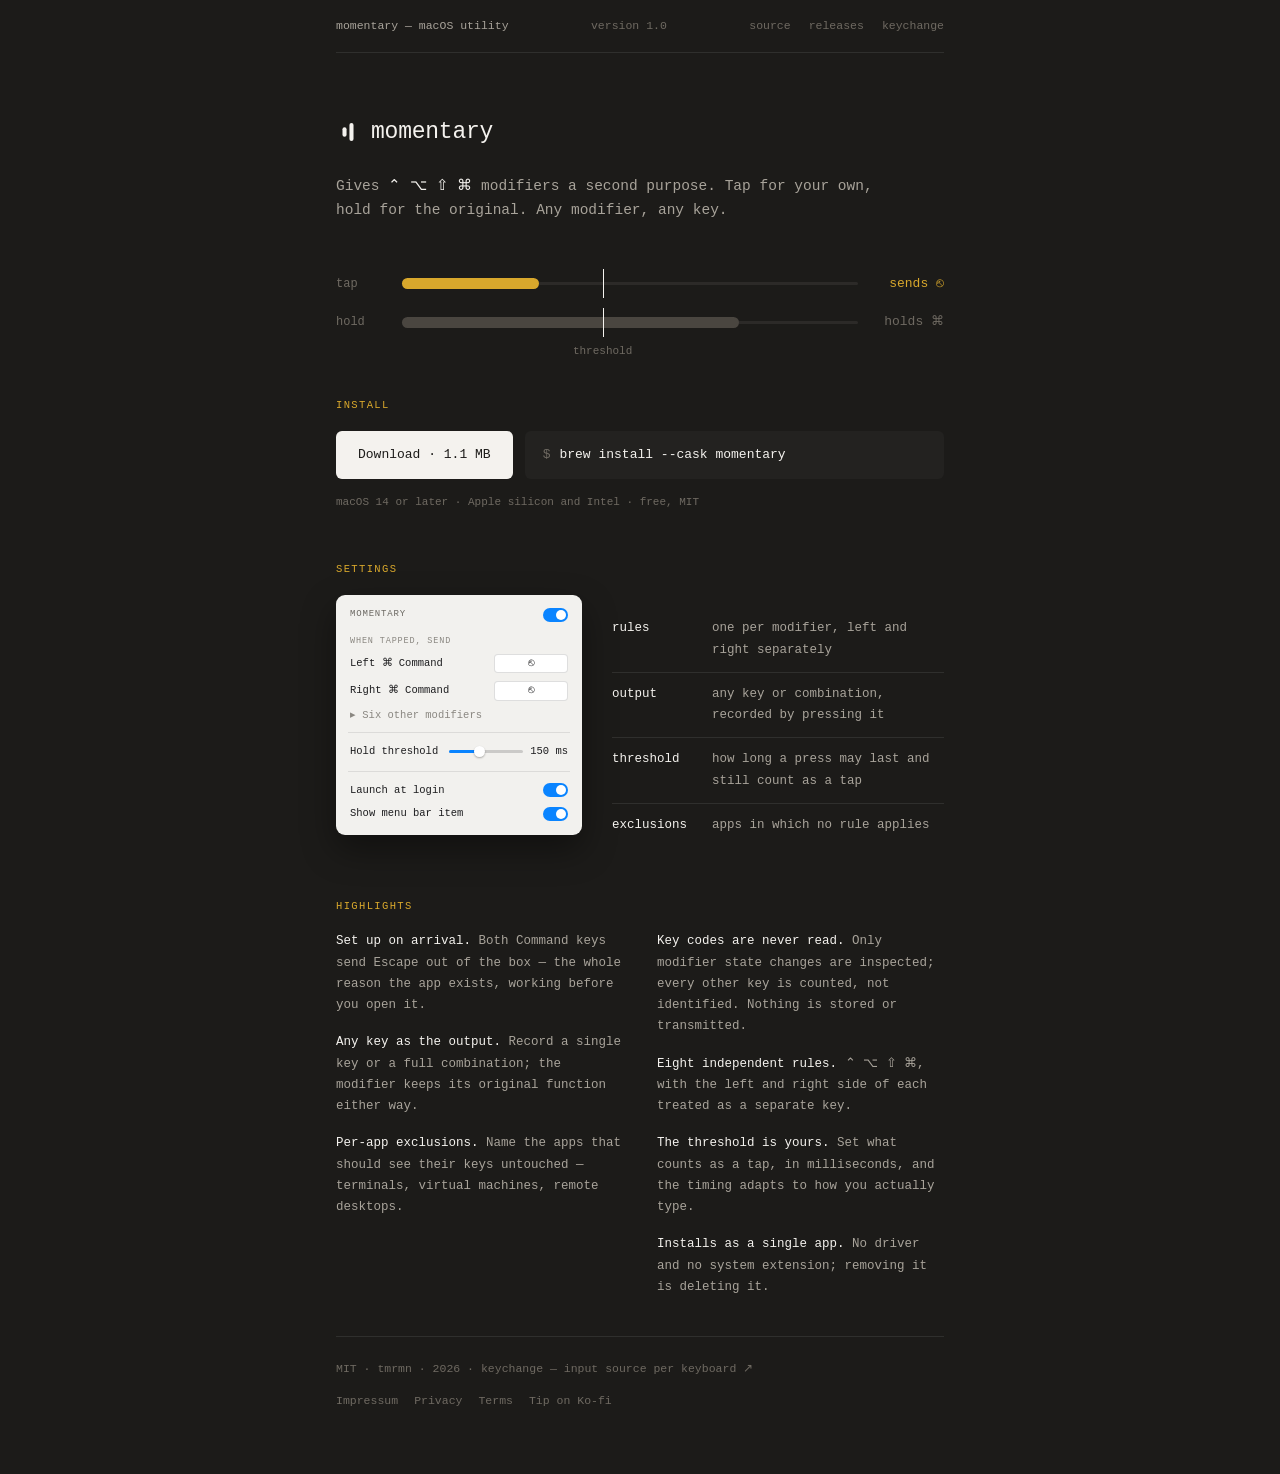
==== docs/index.html @ 9934eba9 "Momentary 1.0 — a second purpose for your modifier keys Tap a modifier and it sends a key of your ch" ====
<!DOCTYPE html>
<html lang="en">
<head>
<meta charset="utf-8">
<meta name="viewport" content="width=device-width, initial-scale=1">
<title>Momentary — a second purpose for your modifier keys</title>
<meta name="description" content="Gives ⌃ ⌥ ⇧ ⌘ modifiers a second purpose. Tap for your own, hold for the original. Any modifier, any key. A small, free macOS app.">
<meta name="color-scheme" content="dark">
<link rel="icon" href="favicon.svg" type="image/svg+xml">
<meta property="og:type" content="website">
<meta property="og:url" content="https://dennistimmermann.github.io/momentary/">
<meta property="og:site_name" content="Momentary">
<meta property="og:title" content="Momentary — a second purpose for your modifier keys">
<meta property="og:description" content="Tap a modifier and it sends a key of your choosing. Hold it, or use it with anything else, and it is the modifier it always was.">
<meta property="og:image" content="https://dennistimmermann.github.io/momentary/og.png">
<meta property="og:image:width" content="1200">
<meta property="og:image:height" content="630">
<meta property="og:image:alt" content="Momentary — gives ⌃ ⌥ ⇧ ⌘ modifiers a second purpose. A timing diagram: a short tap sends ⎋, a long hold stays ⌘.">
<meta name="twitter:card" content="summary_large_image">
<link rel="stylesheet" href="style.css">
</head>
<body>
<div class="page">

  <nav>
    <span class="who">momentary — macOS utility</span>
    <span>version 1.0</span>
    <span class="links">
      <a href="https://github.com/dennistimmermann/momentary">source</a>
      <a href="https://github.com/dennistimmermann/momentary/releases">releases</a>
      <a href="https://keychange.dev">keychange</a>
    </span>
  </nav>

  <header>
    <div class="wordmark">
      <!-- The 2a mark: one key drawn twice, held for different lengths. -->
      <svg width="24" height="24" viewBox="0 0 100 100" aria-hidden="true">
        <rect x="27" y="30" width="17" height="40" rx="8.5" fill="#F4F2EE"/>
        <rect x="56" y="12" width="17" height="76" rx="8.5" fill="#F4F2EE"/>
      </svg>
      <span>momentary</span>
    </div>

    <h1>Gives <kbd>⌃ ⌥ ⇧ ⌘</kbd> modifiers a second purpose. Tap for your own,
      hold for the original. Any modifier, any key.</h1>
  </header>

  <section>
    <div class="trace">
      <div class="trace-row">
        <span class="who">tap</span>
        <span class="bar tap"><i></i></span>
        <span class="out sends">sends ⎋</span>
      </div>
      <div class="trace-row">
        <span class="who">hold</span>
        <span class="bar hold"><i></i></span>
        <span class="out keeps">holds ⌘</span>
      </div>
      <div class="threshold-tick"><i></i></div>
    </div>
  </section>

  <section>
    <div class="label">Install</div>
    <div class="install">
      <a class="download" href="https://github.com/dennistimmermann/momentary/releases/latest/download/Momentary.dmg">Download&nbsp;· 1.1&nbsp;MB</a>
      <div class="command"><span class="prompt">$</span> brew install --cask momentary</div>
    </div>
    <p class="meta">macOS 14 or later · Apple silicon and Intel · free, MIT</p>
  </section>

  <section>
    <div class="label">Settings</div>
    <div class="set">
      <div class="panel" aria-hidden="true">
        <div class="prow"><span class="ptitle">MOMENTARY</span><span class="switch"></span></div>
        <div class="psection">WHEN TAPPED, SEND</div>
        <div class="prow"><span>Left ⌘ Command</span><span class="field">⎋</span></div>
        <div class="prow"><span>Right ⌘ Command</span><span class="field">⎋</span></div>
        <div class="disclose">▸ Six other modifiers</div>
        <hr>
        <div class="prow">
          <span>Hold threshold</span>
          <span class="slider"><span class="track"></span>150 ms</span>
        </div>
        <hr>
        <div class="prow"><span>Launch at login</span><span class="switch"></span></div>
        <div class="prow"><span>Show menu bar item</span><span class="switch"></span></div>
      </div>

      <dl class="pairs">
        <div class="pair"><dt>rules</dt><dd>one per modifier, left and right separately</dd></div>
        <div class="pair"><dt>output</dt><dd>any key or combination, recorded by pressing it</dd></div>
        <div class="pair"><dt>threshold</dt><dd>how long a press may last and still count as a tap</dd></div>
        <div class="pair"><dt>exclusions</dt><dd>apps in which no rule applies</dd></div>
      </dl>
    </div>
  </section>

  <section>
    <div class="label">Highlights</div>
    <div class="highlights">
      <p><b>Set up on arrival.</b> Both Command keys send Escape out of the box — the whole reason
        the app exists, working before you open it.</p>
      <p><b>Any key as the output.</b> Record a single key or a full combination; the modifier keeps
        its original function either way.</p>
      <p><b>Per-app exclusions.</b> Name the apps that should see their keys untouched — terminals,
        virtual machines, remote desktops.</p>
      <p><b>Key codes are never read.</b> Only modifier state changes are inspected; every other key
        is counted, not identified. Nothing is stored or transmitted.</p>
      <p><b>Eight independent rules.</b> ⌃ ⌥ ⇧ ⌘, with the left and right side of each treated as a
        separate key.</p>
      <p><b>The threshold is yours.</b> Set what counts as a tap, in milliseconds, and the timing
        adapts to how you actually type.</p>
      <p><b>Installs as a single app.</b> No driver and no system extension; removing it is deleting
        it.</p>
    </div>
  </section>

  <footer>
    <span>MIT · tmrmn · 2026 · <a href="https://keychange.dev">keychange — input source per keyboard ↗</a></span>
    <span class="footer-legal">
      <a href="impressum.html">Impressum</a>
      <a href="privacy.html">Privacy</a>
      <a href="terms.html">Terms</a>
      <a href="https://ko-fi.com/tmrmn">Tip on Ko-fi</a>
    </span>
  </footer>

</div>
</body>
</html>
---- docs/style.css ----
/* Momentary landing page — design 9a "Reference, dark".
   Deliberately not Keychange: that page is a warm light "desk" with white panels, a blue
   accent and a sans headline. This one is near-black, cream, monospace all the way down.

   Colour is spent in two places and no others:
     1. Amber follows the tap: the section labels, the tap bar, and what that bar sends. The
        threshold is a plain white rule — it is a measurement, not part of the path, and
        white keeps it legible across both bars without competing with them.
     2. The panel is the only light object on the page, and the only place any other
        colour appears (the system blue of its switches). */

:root {
  --ground: #1C1B19;        /* the app icon's ink, used as the page's ground */
  --panel: #232220;
  --ink: #F4F2EE;           /* the app icon's ink on a dark plate */
  --body: #A8A39A;
  --muted: #6F6A62;
  --amber: #D9A82C;
  --hairline: rgba(244, 242, 238, 0.09);
  --mono: ui-monospace, SFMono-Regular, "SF Mono", Menlo, Consolas, monospace;
}

* { box-sizing: border-box; }

body {
  margin: 0;
  background: var(--ground);
  color: var(--body);
  font-family: var(--mono);
  font-size: 13.5px;
  line-height: 1.7;
  -webkit-font-smoothing: antialiased;
}

.page { max-width: 660px; margin: 0 auto; padding: 0 26px 64px; }

a { color: inherit; text-decoration: none; }
a:hover { color: var(--ink); }

/* ---------- top bar ---------- */

nav {
  display: flex; align-items: center; justify-content: space-between; gap: 20px;
  padding: 16px 0;
  border-bottom: 1px solid var(--hairline);
  font-size: 11.5px; color: var(--muted);
}
nav .who { color: var(--body); }
nav .links { display: flex; gap: 18px; }

/* ---------- wordmark + hero ---------- */

header { padding: 60px 0 44px; }

.wordmark { display: flex; align-items: center; gap: 11px; }
.wordmark svg { display: block; }
.wordmark span { font-size: 23px; font-weight: 500; letter-spacing: -0.01em; color: var(--ink); }

h1 {
  margin: 22px 0 0;
  font-size: 14.5px; font-weight: 400; line-height: 1.7;
  color: var(--body); max-width: 62ch;
}
h1 kbd { color: var(--ink); font: inherit; }

/* ---------- section scaffolding ---------- */

section { padding-bottom: 38px; }

.label {
  font-size: 10.5px; letter-spacing: 0.13em; text-transform: uppercase;
  color: var(--amber); margin-bottom: 16px;
}

/* ---------- how long is a tap ---------- */

.trace { padding: 6px 0 4px; }

.trace-row { display: grid; grid-template-columns: 48px 1fr 68px; align-items: center; gap: 18px; }
.trace-row + .trace-row { margin-top: 16px; }
.trace-row .who { color: var(--muted); font-size: 12px; }

/* The rail is the full duration; the fill is how long the key was actually down. */
.bar { position: relative; height: 11px; }
.bar::before {
  content: ""; position: absolute; inset: 4px 0;
  background: rgba(244, 242, 238, 0.07); border-radius: 2px;
}
.bar i { position: absolute; inset: 0 auto 0 0; border-radius: 5.5px; display: block; }
.bar.tap i { width: 30%; background: var(--amber); }
.bar.hold i { width: 74%; background: #4A4640; }

/* The threshold, drawn on both rows so the two read as one continuous vertical. */
.bar::after {
  content: ""; position: absolute; top: -9px; bottom: -9px; left: 44%;
  border-left: 1px solid var(--ink);
}

.trace-row .out { font-size: 13px; text-align: right; }
.trace-row .out.sends { color: var(--amber); }
.trace-row .out.keeps { color: var(--muted); }

/* Shares the row grid so the caption sits under the threshold line exactly: 44% has to be
   44% *of the bar column*, which is what the earlier margin-based guess got wrong. */
.threshold-tick { display: grid; grid-template-columns: 48px 1fr 68px; gap: 18px; margin-top: 9px; }
.threshold-tick i {
  grid-column: 2; position: relative; display: block;
  height: 1.2em; font-style: normal; font-size: 11px; color: var(--muted);
}
.threshold-tick i::before {
  content: "threshold"; position: absolute; left: 44%;
  transform: translateX(-50%); white-space: nowrap;
}

/* ---------- install ---------- */

.install { display: flex; flex-wrap: wrap; gap: 12px; }

.download {
  display: inline-flex; align-items: center;
  background: var(--ink); color: var(--ground);
  border-radius: 6px; padding: 13px 22px; font-size: 13px; white-space: nowrap;
}
.download:hover { background: #fff; color: var(--ground); }

.command {
  flex: 1; min-width: 260px; display: flex; align-items: center; gap: 9px;
  background: var(--panel); border-radius: 6px; padding: 13px 18px;
  color: var(--ink); font-size: 13px; overflow-x: auto;
}
.command .prompt { color: var(--muted); }   /* not amber — amber is spoken for */

.meta { margin-top: 14px; font-size: 11px; color: var(--muted); }

/* ---------- settings ---------- */

.set { display: grid; grid-template-columns: minmax(0, 246px) 1fr; gap: 30px; align-items: start; }

.pairs { font-size: 12.5px; }
.pairs .pair { display: grid; grid-template-columns: 86px 1fr; gap: 14px; padding: 11px 0; }
.pairs .pair + .pair { border-top: 1px solid var(--hairline); }
.pairs dt { color: var(--ink); }
.pairs dd { margin: 0; color: var(--body); }

/* The panel: the only light object on the page, and the only other colour. */
.panel {
  background: #F2F1EE; color: #1D1D1F;
  border-radius: 9px; padding: 9px 8px;
  font-size: 10.5px; line-height: 1.5;
  box-shadow: 0 14px 34px rgba(0, 0, 0, 0.4);
}
.panel .prow { display: flex; align-items: center; justify-content: space-between; gap: 10px; padding: 4px 6px; }
.panel .ptitle { letter-spacing: 0.09em; font-size: 9px; color: #6B6862; }
.panel .psection { color: #8A8781; font-size: 8.5px; letter-spacing: 0.1em; padding: 9px 6px 2px; }
.panel .field {
  min-width: 74px; text-align: center;
  background: #fff; border: 1px solid rgba(0, 0, 0, 0.13);
  border-radius: 4px; padding: 1px 8px;
}
.panel .disclose { color: #8A8781; padding: 3px 6px 1px; }
.panel hr { border: 0; border-top: 1px solid rgba(0, 0, 0, 0.09); margin: 7px 4px; }

.panel .switch { width: 25px; height: 14px; border-radius: 7px; background: #0A84FF; position: relative; flex: none; }
.panel .switch::after {
  content: ""; position: absolute; top: 2px; right: 2px;
  width: 10px; height: 10px; border-radius: 50%; background: #fff;
}
.panel .slider { display: flex; align-items: center; gap: 7px; }
.panel .track { width: 74px; height: 3px; border-radius: 2px; background: rgba(0,0,0,0.16); position: relative; }
.panel .track::before { content: ""; position: absolute; inset: 0 62% 0 0; background: #0A84FF; border-radius: 2px; }
.panel .track::after {
  content: ""; position: absolute; top: -4px; left: 34%;
  width: 11px; height: 11px; border-radius: 50%; background: #fff;
  box-shadow: 0 1px 2px rgba(0,0,0,0.3);
}

/* ---------- highlights ---------- */

.highlights { columns: 2; column-gap: 34px; font-size: 12.5px; }
.highlights p { margin: 0 0 16px; break-inside: avoid; }
.highlights b { color: var(--ink); font-weight: 500; }

/* ---------- footer ---------- */

footer {
  border-top: 1px solid var(--hairline); padding-top: 22px;
  display: flex; justify-content: space-between; flex-wrap: wrap; gap: 12px;
  font-size: 11.5px; color: var(--muted);
}

@media (max-width: 640px) {
  nav .who { display: none; }
  header { padding: 44px 0 34px; }
  .set { grid-template-columns: 1fr; gap: 24px; }
  .highlights { columns: 1; }
  .trace-row, .threshold-tick { grid-template-columns: 36px 1fr 62px; gap: 12px; }
}

/* ---------- legal pages ----------
   Impressum, privacy, terms. Long prose needs a measure and a surface; the rest of the
   page is short blocks on the bare ground, which does not survive 40 lines of statute. */

.legal { padding: 30px 0 20px; max-width: 620px; }

.legal h1 {
  font-size: 22px; font-weight: 500; letter-spacing: -0.01em;
  color: var(--ink); margin: 0 0 4px;
}
.legal .sub { font-size: 11px; color: var(--muted); margin: 0 0 26px; }

.legal h2 {
  font-size: 10.5px; letter-spacing: 0.13em; text-transform: uppercase;
  color: var(--amber); margin: 30px 0 10px;
}

.legal p, .legal li { font-size: 12.5px; line-height: 1.75; margin: 0 0 11px; }
.legal ul { margin: 0 0 11px; padding-left: 18px; }
.legal address { font-style: normal; font-size: 12.5px; line-height: 1.75; }
.legal b { color: var(--ink); font-weight: 500; }
.legal code {
  font-size: 11.5px; background: var(--panel);
  border-radius: 3px; padding: 1px 5px; color: var(--ink);
}
.legal a { border-bottom: 1px solid var(--hairline); }
.legal a:hover { border-bottom-color: var(--ink); }

/* Back link in place of the site nav's three links. */
nav .back { color: var(--body); }

.footer-legal { display: flex; flex-wrap: wrap; gap: 16px; }
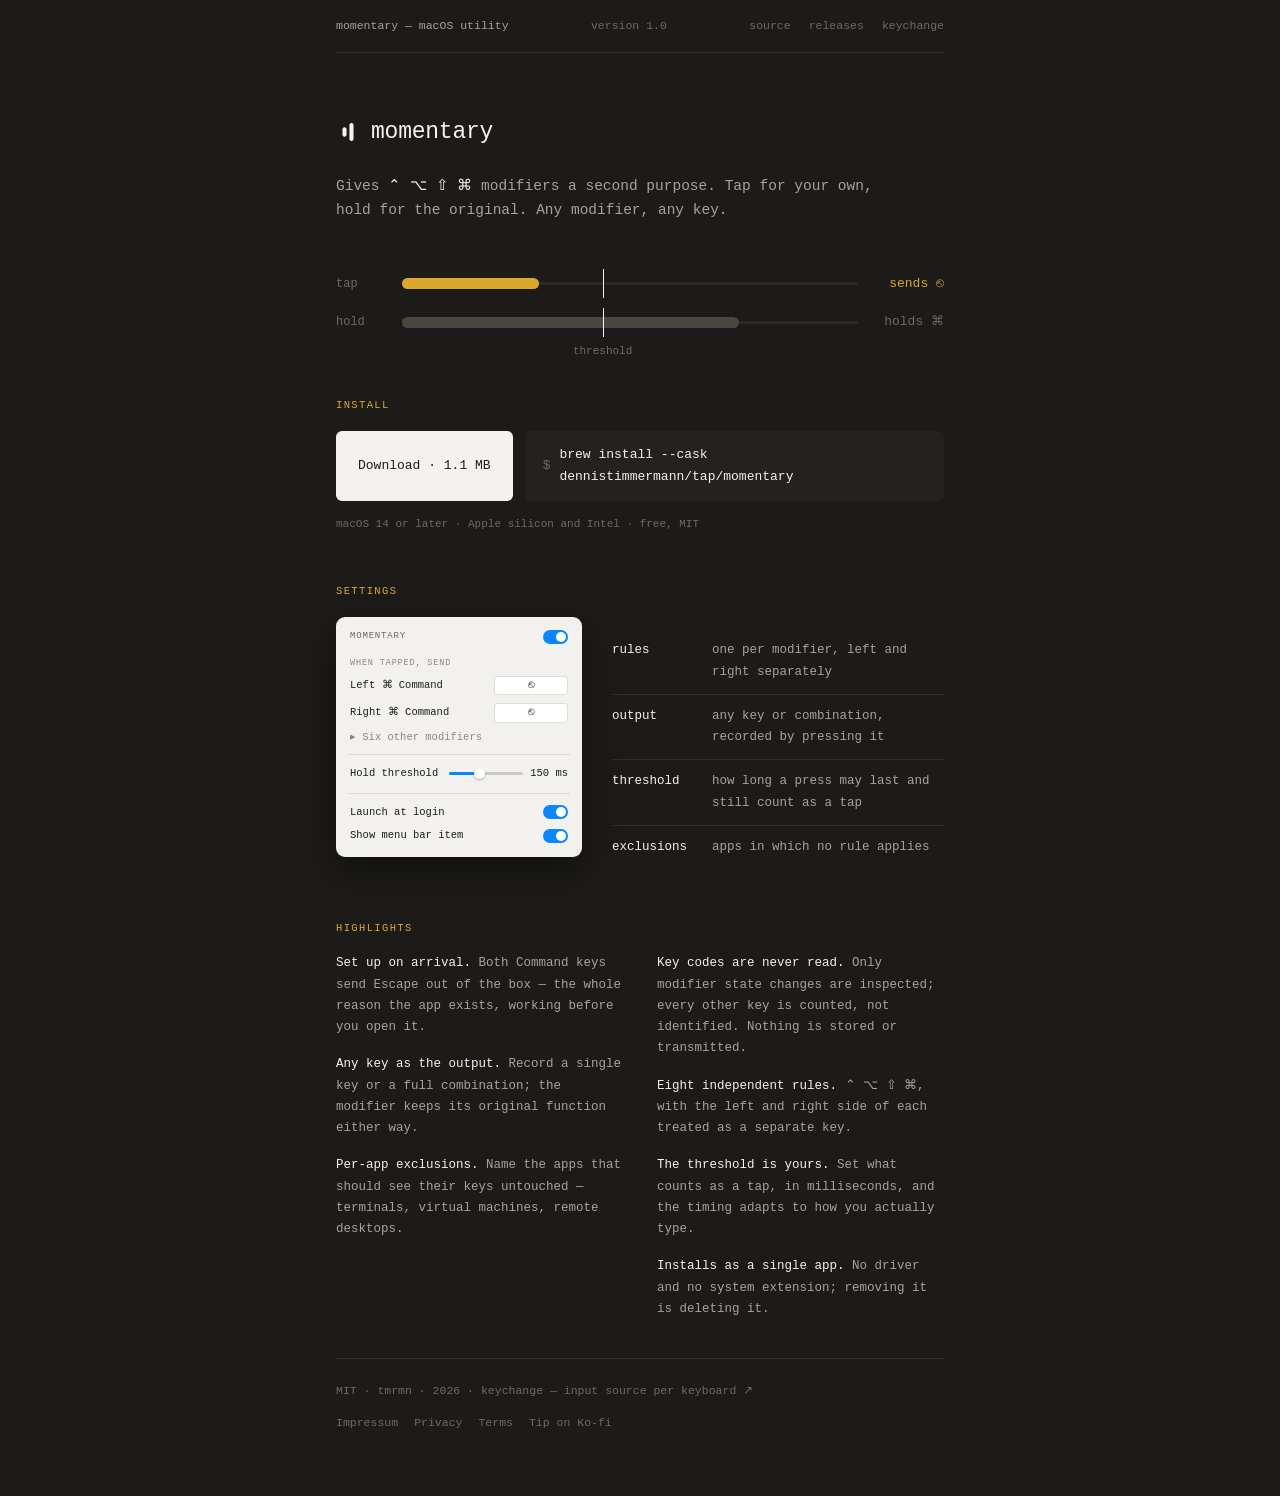
==== commit 4c432042: "Qualify the Homebrew command with the tap `brew install --cask momentary` only resolves once the tap" ====
--- a/docs/index.html
+++ b/docs/index.html
@@ -66,7 +66,7 @@
     <div class="label">Install</div>
     <div class="install">
       <a class="download" href="https://github.com/dennistimmermann/momentary/releases/latest/download/Momentary.dmg">Download&nbsp;· 1.1&nbsp;MB</a>
-      <div class="command"><span class="prompt">$</span> brew install --cask momentary</div>
+      <div class="command"><span class="prompt">$</span> brew install --cask dennistimmermann/tap/momentary</div>
     </div>
     <p class="meta">macOS 14 or later · Apple silicon and Intel · free, MIT</p>
   </section>
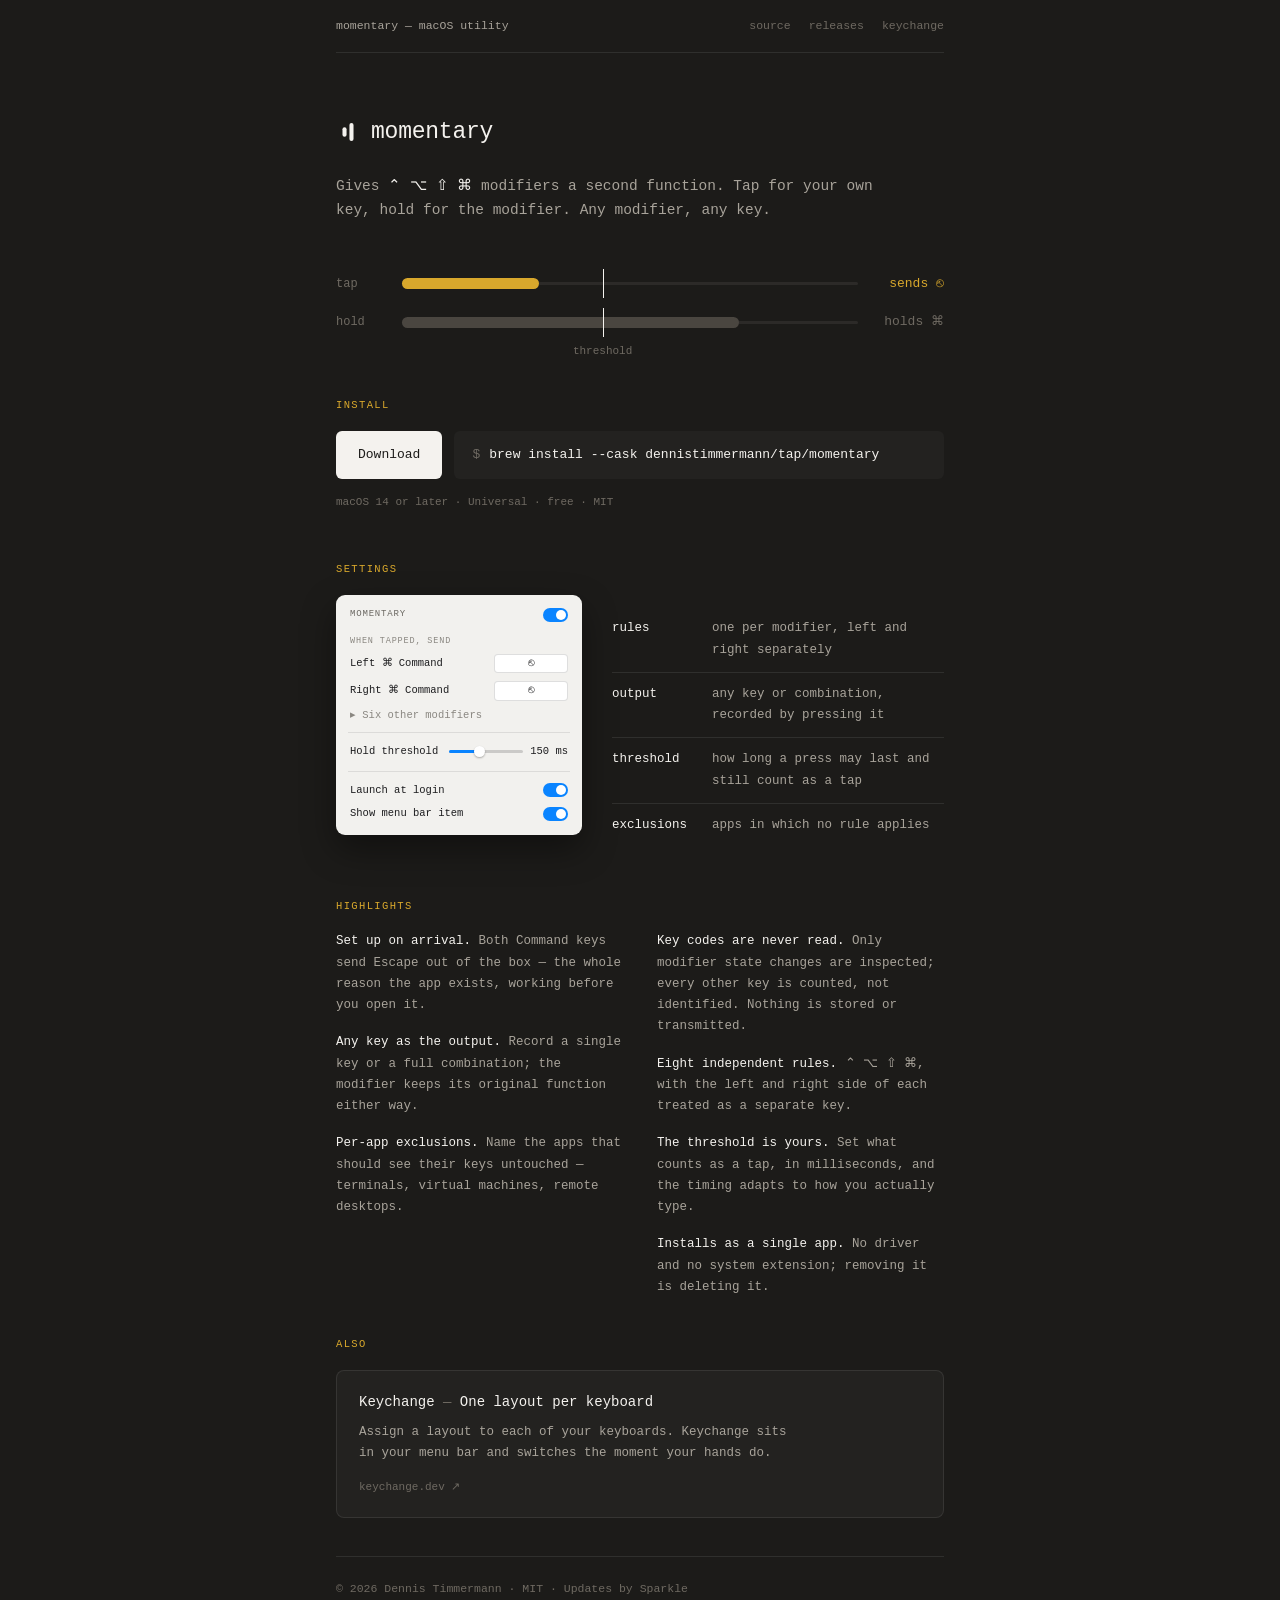
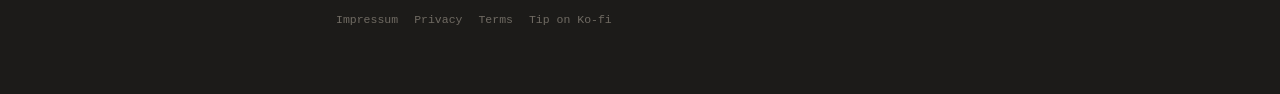
==== commit 5284842b: "Tighten the landing page The version is fetched from the releases API instead of written into the pa" ====
--- a/docs/index.html
+++ b/docs/index.html
@@ -3,19 +3,19 @@
 <head>
 <meta charset="utf-8">
 <meta name="viewport" content="width=device-width, initial-scale=1">
-<title>Momentary — a second purpose for your modifier keys</title>
-<meta name="description" content="Gives ⌃ ⌥ ⇧ ⌘ modifiers a second purpose. Tap for your own, hold for the original. Any modifier, any key. A small, free macOS app.">
+<title>Momentary — a second function for your modifier keys</title>
+<meta name="description" content="Gives ⌃ ⌥ ⇧ ⌘ modifiers a second function. Tap for your own key, hold for the modifier. Any modifier, any key. A small, free macOS app.">
 <meta name="color-scheme" content="dark">
 <link rel="icon" href="favicon.svg" type="image/svg+xml">
 <meta property="og:type" content="website">
 <meta property="og:url" content="https://dennistimmermann.github.io/momentary/">
 <meta property="og:site_name" content="Momentary">
-<meta property="og:title" content="Momentary — a second purpose for your modifier keys">
+<meta property="og:title" content="Momentary — a second function for your modifier keys">
 <meta property="og:description" content="Tap a modifier and it sends a key of your choosing. Hold it, or use it with anything else, and it is the modifier it always was.">
 <meta property="og:image" content="https://dennistimmermann.github.io/momentary/og.png">
 <meta property="og:image:width" content="1200">
 <meta property="og:image:height" content="630">
-<meta property="og:image:alt" content="Momentary — gives ⌃ ⌥ ⇧ ⌘ modifiers a second purpose. A timing diagram: a short tap sends ⎋, a long hold stays ⌘.">
+<meta property="og:image:alt" content="Momentary — gives ⌃ ⌥ ⇧ ⌘ modifiers a second function. A timing diagram: a short tap sends ⎋, a long hold stays ⌘.">
 <meta name="twitter:card" content="summary_large_image">
 <link rel="stylesheet" href="style.css">
 </head>
@@ -24,7 +24,6 @@
 
   <nav>
     <span class="who">momentary — macOS utility</span>
-    <span>version 1.0</span>
     <span class="links">
       <a href="https://github.com/dennistimmermann/momentary">source</a>
       <a href="https://github.com/dennistimmermann/momentary/releases">releases</a>
@@ -42,8 +41,8 @@
       <span>momentary</span>
     </div>
 
-    <h1>Gives <kbd>⌃ ⌥ ⇧ ⌘</kbd> modifiers a second purpose. Tap for your own,
-      hold for the original. Any modifier, any key.</h1>
+    <h1>Gives <kbd>⌃ ⌥ ⇧ ⌘</kbd> modifiers a second function. Tap for your own key,
+      hold for the modifier. Any modifier, any key.</h1>
   </header>
 
   <section>
@@ -65,10 +64,10 @@
   <section>
     <div class="label">Install</div>
     <div class="install">
-      <a class="download" href="https://github.com/dennistimmermann/momentary/releases/latest/download/Momentary.dmg">Download&nbsp;· 1.1&nbsp;MB</a>
+      <a class="download" href="https://github.com/dennistimmermann/momentary/releases/latest/download/Momentary.dmg">Download</a>
       <div class="command"><span class="prompt">$</span> brew install --cask dennistimmermann/tap/momentary</div>
     </div>
-    <p class="meta">macOS 14 or later · Apple silicon and Intel · free, MIT</p>
+    <p class="meta"><span id="version"></span>macOS 14 or later · Universal · free · MIT</p>
   </section>
 
   <section>
@@ -119,8 +118,19 @@
     </div>
   </section>
 
+  <section>
+    <div class="label">Also</div>
+    <a class="also" href="https://keychange.dev">
+      <span class="also-title">Keychange <em>—</em> One layout per keyboard</span>
+      <span class="also-body">Assign a layout to each of your keyboards. Keychange sits in your
+        menu bar and switches the moment your hands do.</span>
+      <span class="also-go">keychange.dev ↗</span>
+    </a>
+  </section>
+
   <footer>
-    <span>MIT · tmrmn · 2026 · <a href="https://keychange.dev">keychange — input source per keyboard ↗</a></span>
+    <span>© 2026 Dennis Timmermann · MIT · Updates by
+      <a href="https://github.com/sparkle-project/Sparkle">Sparkle</a></span>
     <span class="footer-legal">
       <a href="impressum.html">Impressum</a>
       <a href="privacy.html">Privacy</a>
@@ -130,5 +140,15 @@
   </footer>
 
 </div>
+
+<!-- The version is fetched rather than written into the page, so it is right the moment a release
+     is published and there is one less thing to bump by hand. It prepends itself to the install
+     note; if GitHub is unreachable or rate limits the call, the note simply reads without it. -->
+<script>
+fetch('https://api.github.com/repos/dennistimmermann/momentary/releases/latest')
+  .then(r => r.json())
+  .then(r => { if (r.tag_name) document.getElementById('version').textContent = r.tag_name + ' · '; })
+  .catch(() => {});
+</script>
 </body>
 </html>
--- a/docs/style.css
+++ b/docs/style.css
@@ -123,10 +123,13 @@
 }
 .download:hover { background: #fff; color: var(--ground); }
 
+/* nowrap, not wrap: the command is one line of shell and reads as one. Letting it wrap doubles
+   this box's height and — since the row stretches — the Download button's with it, which is what
+   made both look enormous. Too narrow to fit, it scrolls inside itself instead. */
 .command {
   flex: 1; min-width: 260px; display: flex; align-items: center; gap: 9px;
   background: var(--panel); border-radius: 6px; padding: 13px 18px;
-  color: var(--ink); font-size: 13px; overflow-x: auto;
+  color: var(--ink); font-size: 13px; overflow-x: auto; white-space: nowrap;
 }
 .command .prompt { color: var(--muted); }   /* not amber — amber is spoken for */
 
@@ -180,6 +183,33 @@
 .highlights p { margin: 0 0 16px; break-inside: avoid; }
 .highlights b { color: var(--ink); font-weight: 500; }
 
+/* ---------- also ----------
+   A quiet cross-link, not a second hero. It borrows the page's own vocabulary — panel fill,
+   hairline, muted arrow — and takes none of its colour: no amber, because amber follows the tap
+   and nothing else, and no app icon, because the settings panel is the one light object here.
+   The whole card is the link, so there is no button competing with Download further up. */
+
+.also {
+  display: block;
+  background: var(--panel);
+  border: 1px solid var(--hairline);
+  border-radius: 8px;
+  padding: 20px 22px;
+}
+.also:hover { border-color: rgba(244, 242, 238, 0.2); }
+
+.also-title { display: block; font-size: 14px; color: var(--ink); }
+.also-title em { font-style: normal; color: var(--muted); }   /* the dash, set back a step */
+
+.also-body {
+  display: block; margin-top: 7px;
+  font-size: 12.5px; color: var(--body); max-width: 58ch;
+}
+
+/* Says where the card goes: it leaves the site, and an underlined title would not say that. */
+.also-go { display: block; margin-top: 14px; font-size: 11px; color: var(--muted); }
+.also:hover .also-go { color: var(--body); }
+
 /* ---------- footer ---------- */
 
 footer {
@@ -191,6 +221,15 @@
 @media (max-width: 640px) {
   nav .who { display: none; }
   header { padding: 44px 0 34px; }
+  /* Stacked, both full width — at this size the command needs the whole line to show without
+     scrolling, and it is the thing most people copy.
+     `flex-wrap: nowrap` is load-bearing: a *wrapping* column flex container sizes its line to the
+     items' own widths instead of the container's, so the command would keep its full one-line
+     width, refuse to stretch down, and take the page's horizontal scrollbar with it. With the
+     column unwrapped the items stretch to the page and the command scrolls inside itself. */
+  .install { flex-direction: column; flex-wrap: nowrap; }
+  .download { justify-content: center; }
+  .command { min-width: 0; }
   .set { grid-template-columns: 1fr; gap: 24px; }
   .highlights { columns: 1; }
   .trace-row, .threshold-tick { grid-template-columns: 36px 1fr 62px; gap: 12px; }
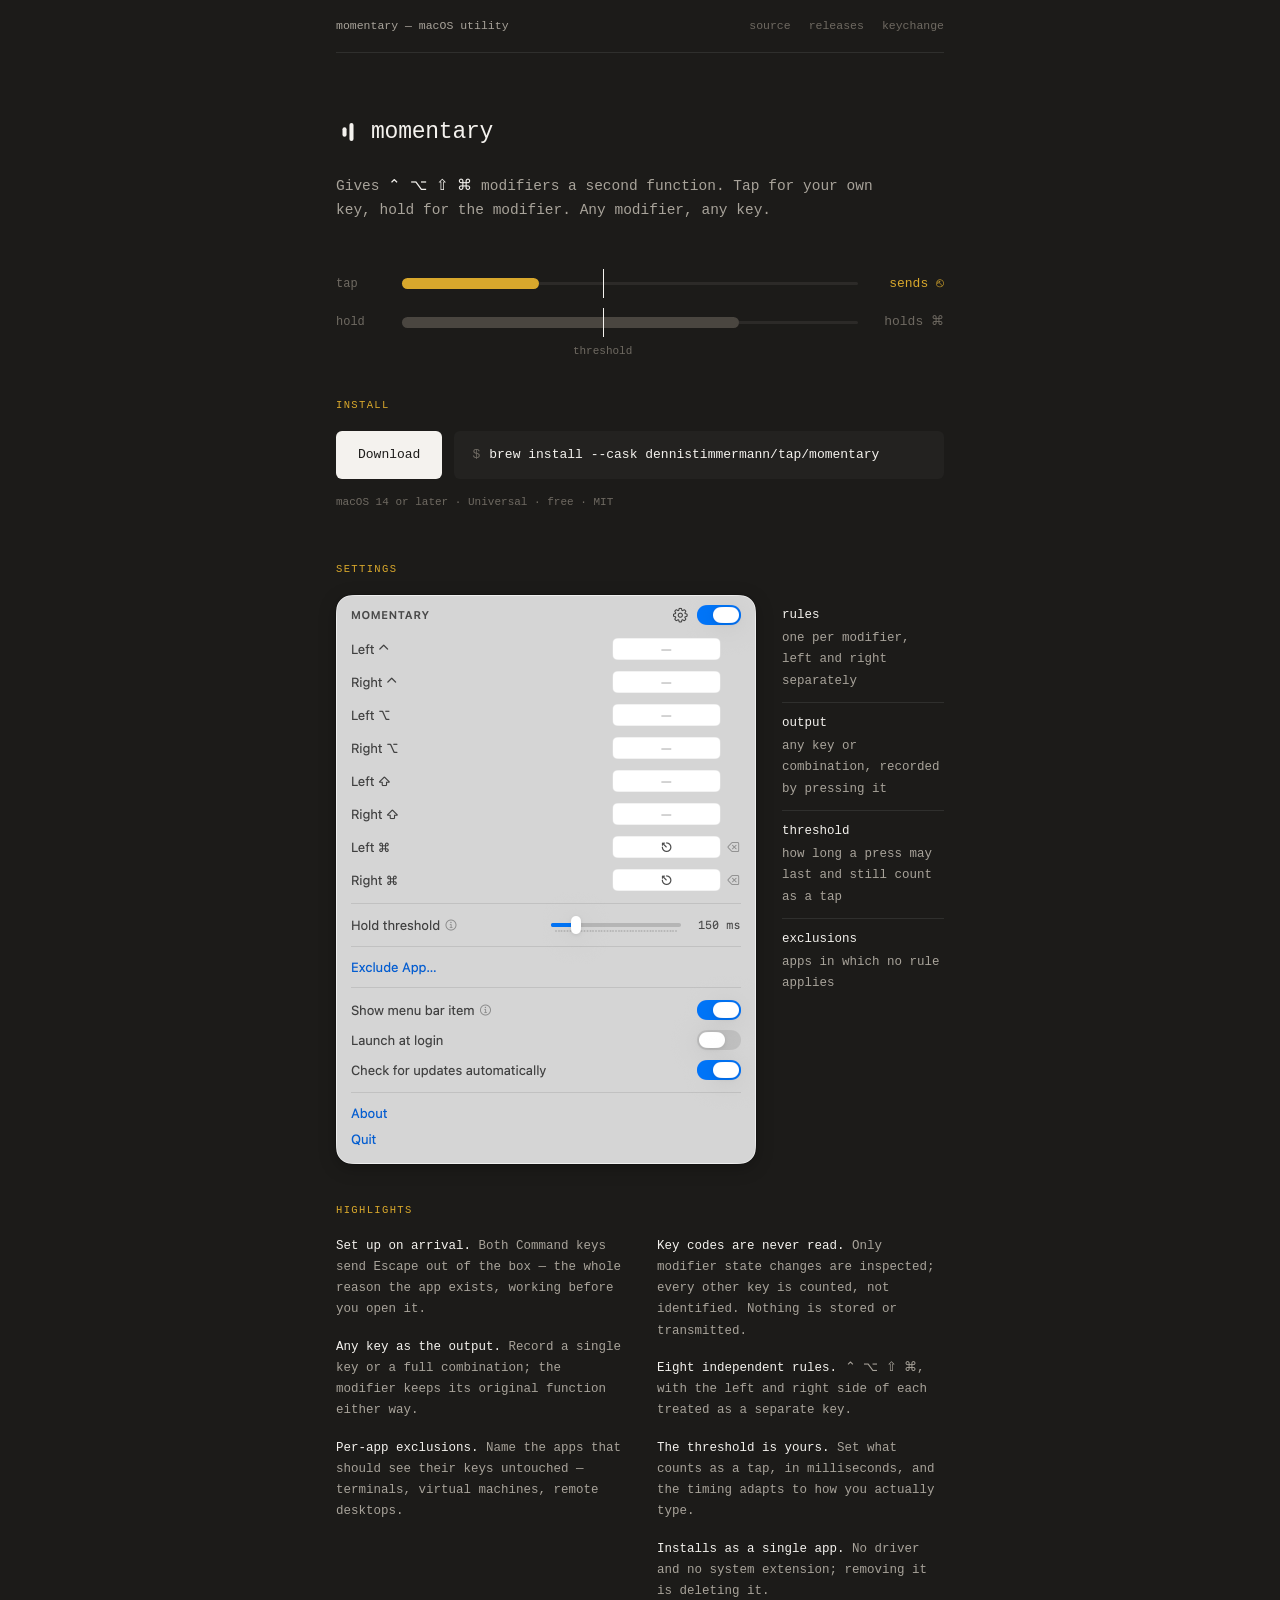
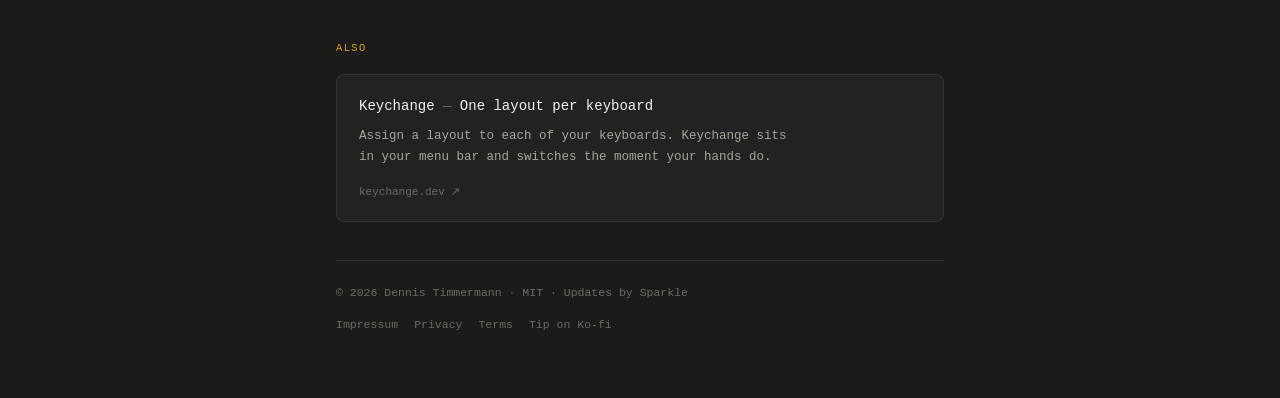
==== commit 318f029f: "Show the real panel instead of a drawing of it docs/panel.png is a 2x capture of the running app, on" ====
--- a/docs/index.html
+++ b/docs/index.html
@@ -73,20 +73,14 @@
   <section>
     <div class="label">Settings</div>
     <div class="set">
-      <div class="panel" aria-hidden="true">
-        <div class="prow"><span class="ptitle">MOMENTARY</span><span class="switch"></span></div>
-        <div class="psection">WHEN TAPPED, SEND</div>
-        <div class="prow"><span>Left ⌘ Command</span><span class="field">⎋</span></div>
-        <div class="prow"><span>Right ⌘ Command</span><span class="field">⎋</span></div>
-        <div class="disclose">▸ Six other modifiers</div>
-        <hr>
-        <div class="prow">
-          <span>Hold threshold</span>
-          <span class="slider"><span class="track"></span>150 ms</span>
-        </div>
-        <hr>
-        <div class="prow"><span>Launch at login</span><span class="switch"></span></div>
-        <div class="prow"><span>Show menu bar item</span><span class="switch"></span></div>
+      <!-- The wrapper is the layout box, sized to the panel itself; the image inside overhangs it
+           on every side by exactly its shadow. -->
+      <div class="panel-frame">
+      <img class="panel" src="panel.png" width="466" height="615"
+           alt="Momentary's menu bar panel, opened out: a row for each of ⌃ ⌥ ⇧ ⌘ with the left and
+                right side listed separately, both Command rows sending ⎋ and the rest empty; a hold
+                threshold of 150 ms; Exclude App…; and switches for the menu bar item, launching at
+                login and automatic updates.">
       </div>
 
       <dl class="pairs">
--- a/docs/style.css
+++ b/docs/style.css
@@ -137,44 +137,59 @@
 
 /* ---------- settings ---------- */
 
-.set { display: grid; grid-template-columns: minmax(0, 246px) 1fr; gap: 30px; align-items: start; }
-
-.pairs { font-size: 12.5px; }
-.pairs .pair { display: grid; grid-template-columns: 86px 1fr; gap: 14px; padding: 11px 0; }
+/* The panel keeps its real 420pt width — a screenshot shrunk below that stops being readable —
+   which leaves the rest of the 660px page for the list. That column is too narrow for a term and
+   its description side by side, so the description breaks onto its own line instead. */
+.set { display: grid; grid-template-columns: minmax(0, 420px) minmax(0, 1fr); gap: 26px; align-items: start; }
+
+/* margin: 0 kills the UA default on <dl>, which otherwise starts the list ~12px below the
+   panel it is supposed to line up with. It only became visible once the panel's shadow
+   stopped padding the top of the row. */
+.pairs { margin: 0; font-size: 12.5px; }
+.pairs .pair { padding: 10px 0; }
 .pairs .pair + .pair { border-top: 1px solid var(--hairline); }
 .pairs dt { color: var(--ink); }
-.pairs dd { margin: 0; color: var(--body); }
-
-/* The panel: the only light object on the page, and the only other colour. */
+.pairs dd { margin: 2px 0 0; color: var(--body); }
+
+/* Its own breakpoint, ahead of the page's. The panel does not shrink, so every pixel the page
+   loses comes out of the list — by 710px that column is down to ~128px and the descriptions
+   shred. Stack before it gets there rather than at the page's own 640. */
+@media (max-width: 710px) {
+  .set { grid-template-columns: 1fr; }
+  /* Stacked, the list has the whole page again — so the description goes back beside its term
+     instead of under it. The break is a response to the narrow column, not a preference. */
+  .pairs .pair { display: grid; grid-template-columns: 86px 1fr; gap: 14px; }
+  .pairs dd { margin: 0; }
+}
+
+
+/* The panel: a real 2x capture of the app (see CLAUDE.md for how to retake it), and the only
+   light object on the page. It brings its own drop shadow in the alpha channel, so nothing here
+   draws one — a CSS shadow on top would double it.
+
+   That shadow is transparent padding, so the file is bigger than the panel on every side and the
+   image lands inset from everything around it. `.panel-frame` is therefore the layout box, sized
+   to the panel body, and the image is blown up past it and pulled back by exactly the padding —
+   so the shadow overhangs without occupying a single pixel of layout. The body sits at 46,38 in a
+   932x1230 file; every number below is that measured, as a percentage of the body's width.
+
+   Percentages of the *width* on all four sides is not a slip: percentage margins resolve against
+   the containing block's inline size, top and bottom included. Since the image keeps the capture's
+   aspect ratio, the vertical padding is a fixed fraction of its width too, so it works out. And it
+   has to be percentages of a box pinned to the image's own size — an earlier attempt put them on
+   the image inside the grid area, where the container is wider than the capped image and the pull
+   came out ~9px too far. */
+/* `flow-root` is load-bearing: without a block formatting context the image's negative top margin
+   collapses straight through the frame and lifts the whole box ~19px above the row, putting the
+   panel out of line with the list beside it. It contains the margin without clipping the shadow,
+   which `overflow: hidden` would. */
+.panel-frame { display: flow-root; width: 100%; max-width: 420px; }   /* 420pt: the true size */
+
 .panel {
-  background: #F2F1EE; color: #1D1D1F;
-  border-radius: 9px; padding: 9px 8px;
-  font-size: 10.5px; line-height: 1.5;
-  box-shadow: 0 14px 34px rgba(0, 0, 0, 0.4);
-}
-.panel .prow { display: flex; align-items: center; justify-content: space-between; gap: 10px; padding: 4px 6px; }
-.panel .ptitle { letter-spacing: 0.09em; font-size: 9px; color: #6B6862; }
-.panel .psection { color: #8A8781; font-size: 8.5px; letter-spacing: 0.1em; padding: 9px 6px 2px; }
-.panel .field {
-  min-width: 74px; text-align: center;
-  background: #fff; border: 1px solid rgba(0, 0, 0, 0.13);
-  border-radius: 4px; padding: 1px 8px;
-}
-.panel .disclose { color: #8A8781; padding: 3px 6px 1px; }
-.panel hr { border: 0; border-top: 1px solid rgba(0, 0, 0, 0.09); margin: 7px 4px; }
-
-.panel .switch { width: 25px; height: 14px; border-radius: 7px; background: #0A84FF; position: relative; flex: none; }
-.panel .switch::after {
-  content: ""; position: absolute; top: 2px; right: 2px;
-  width: 10px; height: 10px; border-radius: 50%; background: #fff;
-}
-.panel .slider { display: flex; align-items: center; gap: 7px; }
-.panel .track { width: 74px; height: 3px; border-radius: 2px; background: rgba(0,0,0,0.16); position: relative; }
-.panel .track::before { content: ""; position: absolute; inset: 0 62% 0 0; background: #0A84FF; border-radius: 2px; }
-.panel .track::after {
-  content: ""; position: absolute; top: -4px; left: 34%;
-  width: 11px; height: 11px; border-radius: 50%; background: #fff;
-  box-shadow: 0 1px 2px rgba(0,0,0,0.3);
+  display: block;
+  width: 110.9524%;
+  height: auto;
+  margin: -4.5238% -5.4762% -6.4286% -5.4762%;
 }
 
 /* ---------- highlights ---------- */
@@ -230,7 +245,6 @@
   .install { flex-direction: column; flex-wrap: nowrap; }
   .download { justify-content: center; }
   .command { min-width: 0; }
-  .set { grid-template-columns: 1fr; gap: 24px; }
   .highlights { columns: 1; }
   .trace-row, .threshold-tick { grid-template-columns: 36px 1fr 62px; gap: 12px; }
 }
